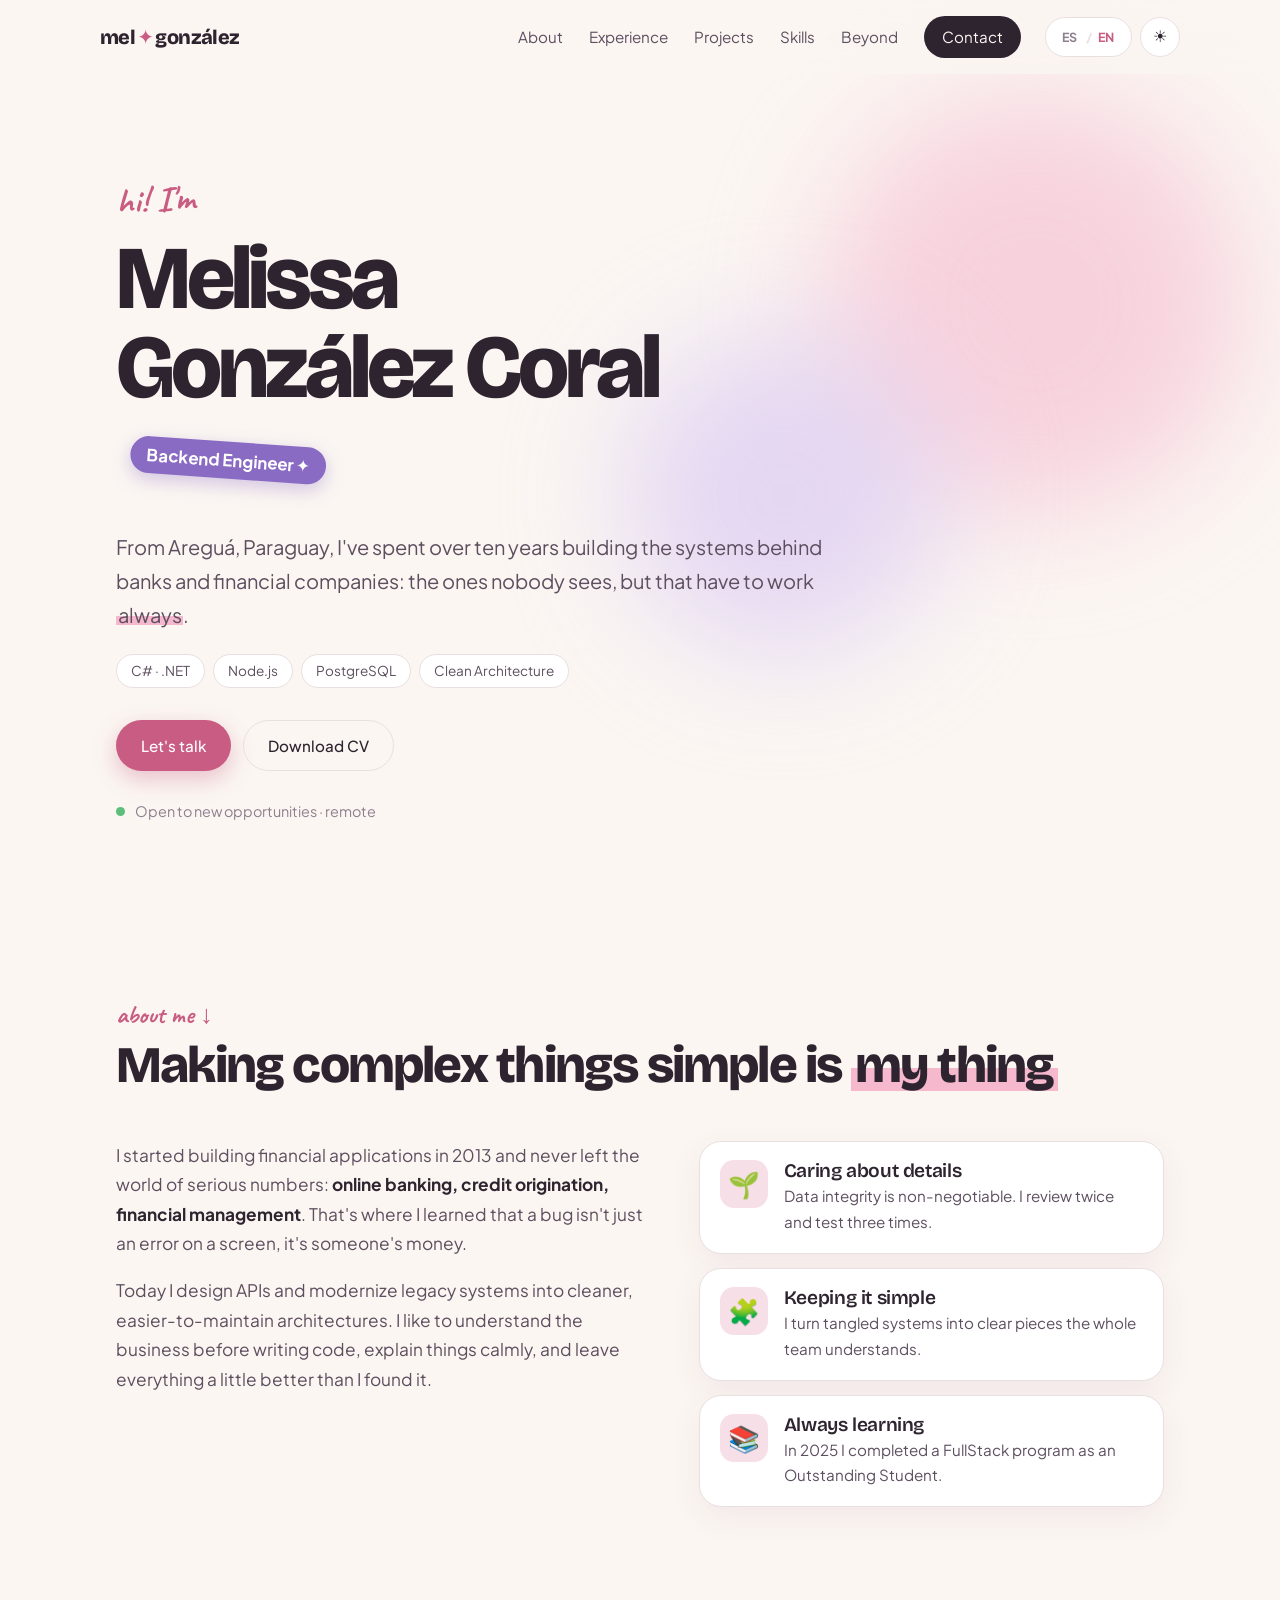
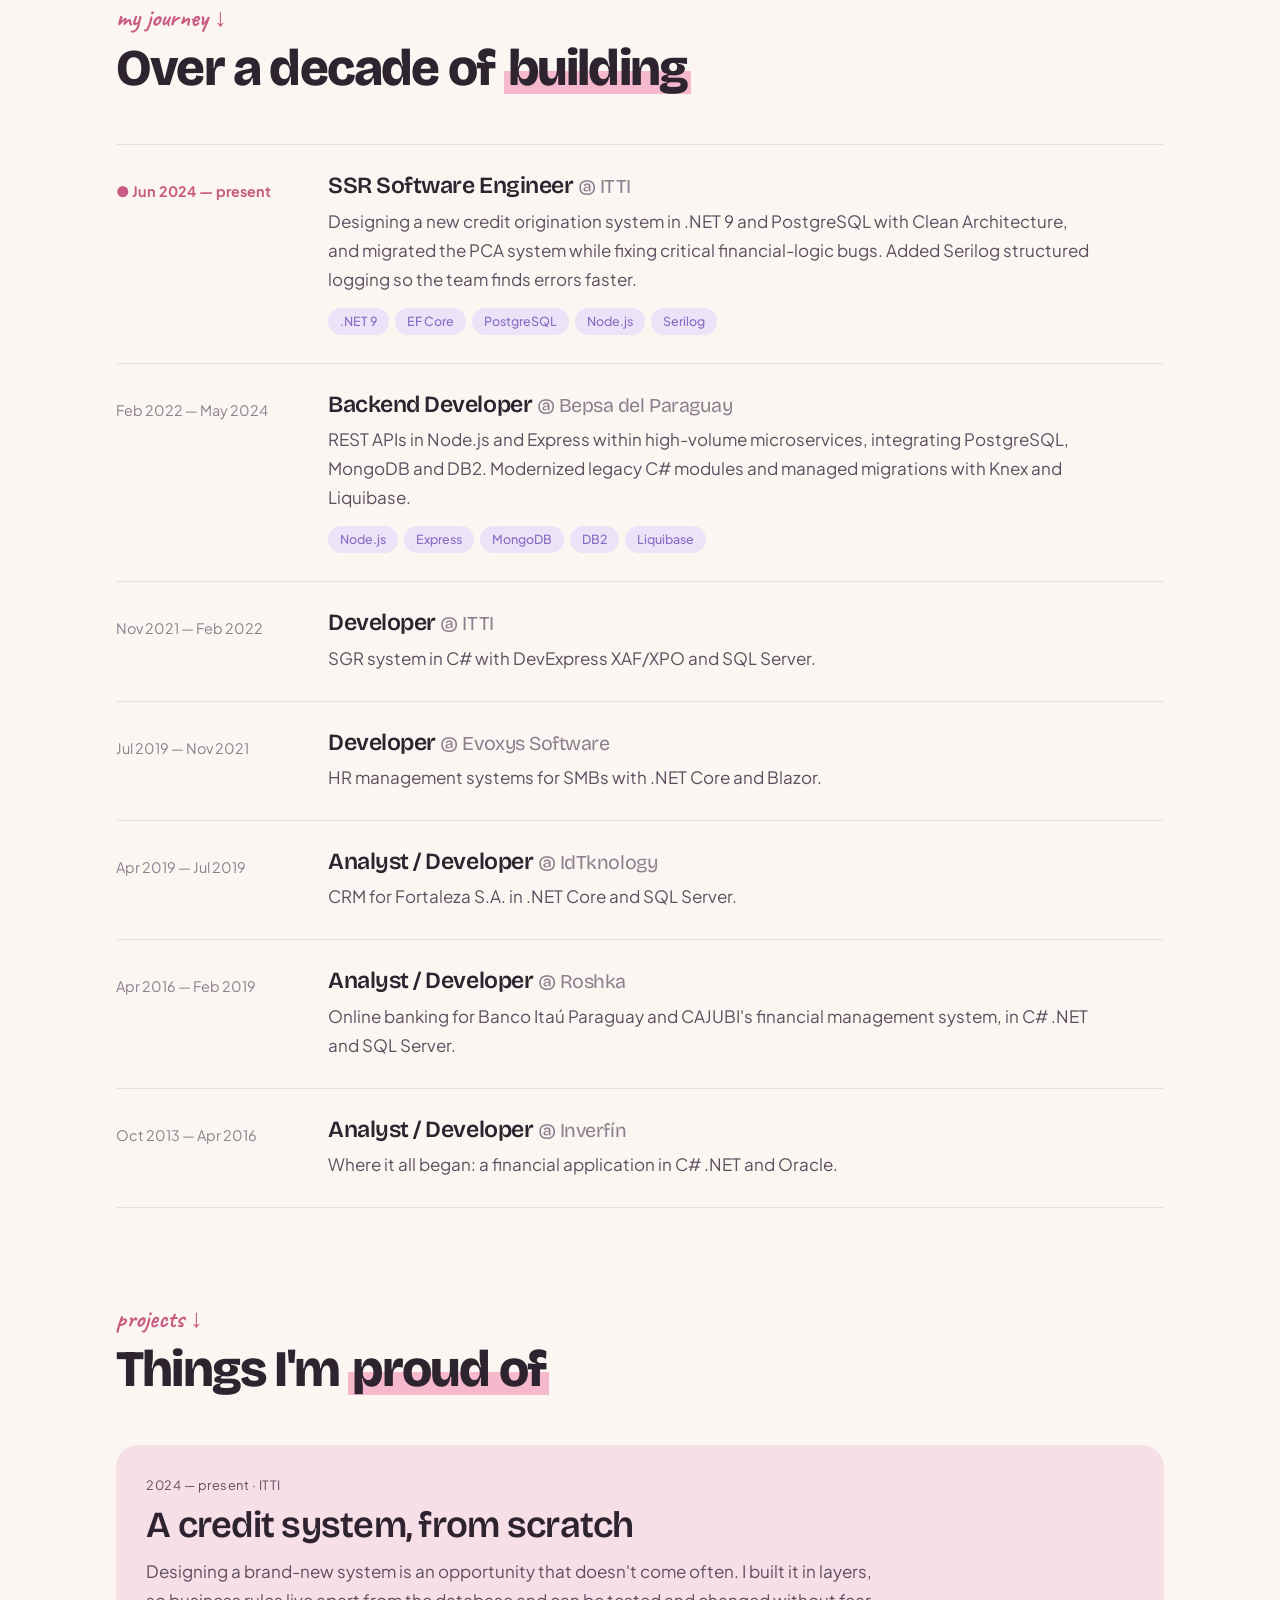
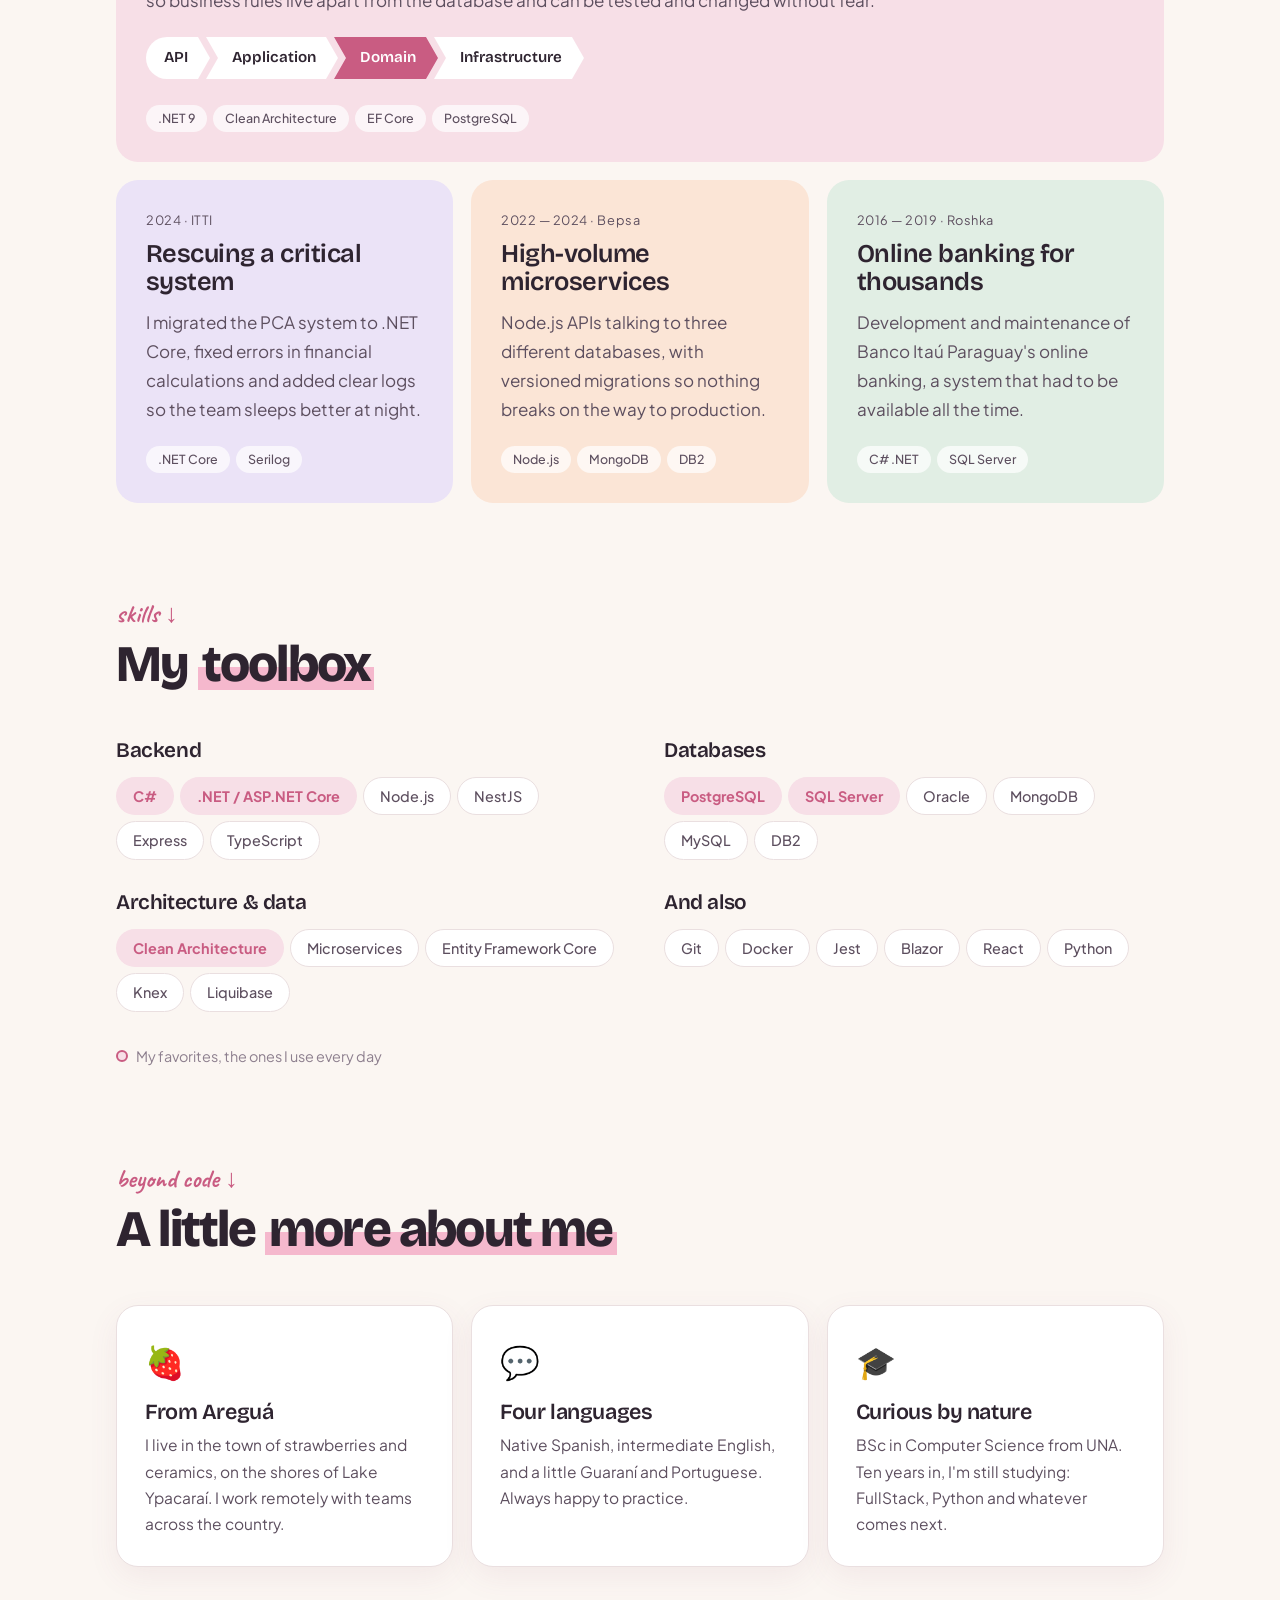
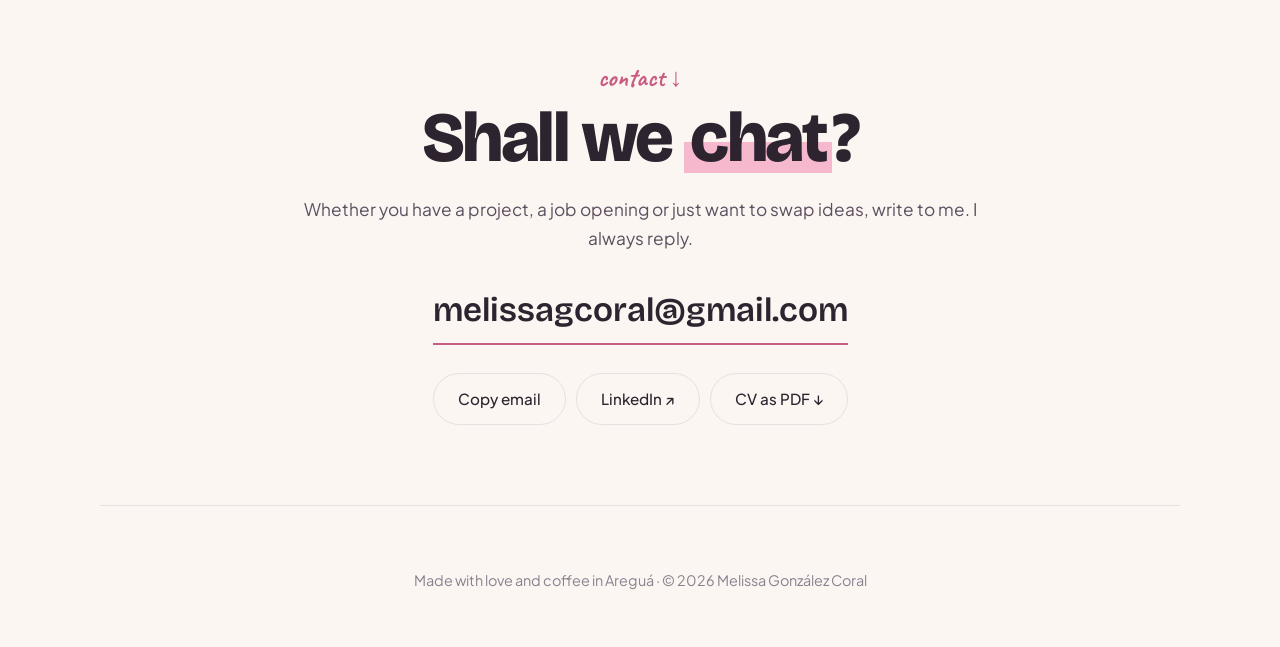
==== v2/index.html @ dd64c3f0 "Portfolio de Melissa González Coral Versión principal (coral y ciruela) con selector ES/EN, más las " ====
<!doctype html>
<html lang="es">
<head>
  <meta charset="utf-8" />
  <meta name="viewport" content="width=device-width, initial-scale=1" />
  <title>Melissa González Coral · Backend Engineer</title>
  <meta name="description" content="Backend Engineer en Paraguay. +10 años construyendo sistemas para banca y finanzas con .NET, Node.js y PostgreSQL." />
  <meta property="og:title" content="Melissa González Coral · Backend Engineer" />
  <meta property="og:description" content="+10 años construyendo sistemas confiables para banca y finanzas." />
  <link rel="icon" href="data:image/svg+xml,<svg xmlns='http://www.w3.org/2000/svg' viewBox='0 0 32 32'><rect width='32' height='32' rx='10' fill='%23c95c82'/><text x='16' y='23' text-anchor='middle' font-family='Arial' font-weight='800' font-size='18' fill='white'>m</text></svg>" />
  <link rel="preconnect" href="https://fonts.googleapis.com" />
  <link rel="preconnect" href="https://fonts.gstatic.com" crossorigin />
  <link href="https://fonts.googleapis.com/css2?family=Bricolage+Grotesque:opsz,wght@12..96,400;12..96,600;12..96,800&family=Plus+Jakarta+Sans:wght@400;500;700&family=Caveat:wght@500;700&display=swap" rel="stylesheet" />
  <link rel="stylesheet" href="styles.css" />
  <script>
    try { const t = localStorage.getItem("theme"); if (t) document.documentElement.dataset.theme = t; } catch (e) {}
  </script>
</head>
<body>
  <a class="skip" href="#main" data-i18n="skip">Saltar al contenido</a>

  <header class="nav">
    <a class="nav__brand" href="#top">mel<span>✦</span>gonzález</a>
    <nav id="nav-links" class="nav__links">
      <a href="#sobre-mi" data-i18n="nav.about">Sobre mí</a>
      <a href="#experiencia" data-i18n="nav.exp">Experiencia</a>
      <a href="#proyectos" data-i18n="nav.proj">Proyectos</a>
      <a href="#habilidades" data-i18n="nav.skills">Habilidades</a>
      <a href="#mas-alla" data-i18n="nav.beyond">Más allá</a>
      <a href="#contacto" class="nav__cta" data-i18n="nav.contact">Contacto</a>
    </nav>
    <div class="nav__actions">
      <button class="lang" aria-label="Switch to English" title="Español / English">
        <span data-l="es">ES</span><span data-l="en">EN</span>
      </button>
      <button class="theme" aria-label="Cambiar tema claro u oscuro" title="Cambiar tema">
        <span class="theme__sun">☀︎</span><span class="theme__moon">☾</span>
      </button>
      <button class="nav__toggle" aria-expanded="false" aria-controls="nav-links" aria-label="Abrir menú">
        <span></span><span></span>
      </button>
    </div>
  </header>

  <main id="main">
    <!-- HERO -->
    <section id="top" class="hero">
      <div class="blob blob--1" aria-hidden="true"></div>
      <div class="blob blob--2" aria-hidden="true"></div>
      <div class="hero__inner">
        <p class="hand hero__hello" data-i18n="hero.hello">¡hola! soy</p>
        <h1 class="hero__name">
          Melissa<br />González Coral
          <span class="sticker" data-i18n="hero.sticker">Backend Engineer ✦</span>
        </h1>
        <p class="hero__lead" data-i18n="hero.lead">
          Desde Areguá, Paraguay, construyo hace más de diez años los sistemas que están detrás de
          bancos y financieras: esos que nadie ve, pero que tienen que funcionar <mark>siempre</mark>.
        </p>
        <p class="hero__tags">
          <span>C# · .NET</span><span>Node.js</span><span>PostgreSQL</span><span>Clean Architecture</span>
        </p>
        <div class="hero__cta">
          <a class="btn btn--primary" href="#contacto" data-i18n="hero.cta">Hablemos</a>
          <a class="btn btn--ghost" href="../assets/MelissaGonzalez_CV.pdf" download data-i18n="hero.cv">Descargar CV</a>
        </div>
        <p class="hero__status"><span class="pulse" aria-hidden="true"></span> <span data-i18n="hero.status">Abierta a nuevas oportunidades · remoto</span></p>
      </div>
    </section>

    <!-- ABOUT -->
    <section id="sobre-mi" class="section">
      <div class="section__head">
        <p class="hand kicker" data-i18n="about.kicker">sobre mí ↓</p>
        <h2 data-i18n="about.title">Ordenar lo complejo es <mark>lo mío</mark></h2>
      </div>
      <div class="about">
        <div class="about__text">
          <p data-i18n="about.p1">
            Empecé programando aplicaciones financieras en 2013 y desde entonces no me fui del
            mundo de los números serios: <strong>homebanking, originación de crédito, gestión financiera</strong>.
            Ahí aprendí que un bug no es solo un error en pantalla, es el dinero de alguien.
          </p>
          <p data-i18n="about.p2">
            Hoy diseño APIs y modernizo sistemas legacy hacia arquitecturas más limpias y fáciles
            de mantener. Me gusta entender el negocio antes de escribir código, explicar las
            cosas con calma y dejar todo un poquito mejor de como lo encontré.
          </p>
        </div>
        <ul class="values">
          <li>
            <span class="values__icon" aria-hidden="true">🌱</span>
            <h3 data-i18n="v1.t">Cuidar los detalles</h3>
            <p data-i18n="v1.p">La integridad de los datos no se negocia. Reviso dos veces y pruebo tres.</p>
          </li>
          <li>
            <span class="values__icon" aria-hidden="true">🧩</span>
            <h3 data-i18n="v2.t">Simplificar</h3>
            <p data-i18n="v2.p">Transformo sistemas enredados en piezas claras que el equipo entiende.</p>
          </li>
          <li>
            <span class="values__icon" aria-hidden="true">📚</span>
            <h3 data-i18n="v3.t">Aprender siempre</h3>
            <p data-i18n="v3.p">En 2025 terminé un Diplomado FullStack como Estudiante Destacada.</p>
          </li>
        </ul>
      </div>
    </section>

    <!-- EXPERIENCE -->
    <section id="experiencia" class="section">
      <div class="section__head">
        <p class="hand kicker" data-i18n="exp.kicker">mi recorrido ↓</p>
        <h2 data-i18n="exp.title">Más de una década <mark>construyendo</mark></h2>
      </div>
      <ol class="timeline">
        <li class="job job--current">
          <div class="job__when" data-i18n="j1.when">Jun 2024 — hoy</div>
          <div class="job__body">
            <h3><span data-i18n="j1.role">SSR Software Engineer</span> <span class="job__at">@ ITTI</span></h3>
            <p data-i18n="j1.p">Diseño un nuevo sistema de originación de crédito en .NET 9 y PostgreSQL con Clean Architecture, y migré el sistema PCA corrigiendo bugs críticos de lógica financiera. Sumé logging con Serilog para que el equipo encuentre errores más rápido.</p>
            <ul class="chips"><li>.NET 9</li><li>EF Core</li><li>PostgreSQL</li><li>Node.js</li><li>Serilog</li></ul>
          </div>
        </li>
        <li class="job">
          <div class="job__when">Feb 2022 — May 2024</div>
          <div class="job__body">
            <h3><span data-i18n="j2.role">Desarrolladora Backend</span> <span class="job__at">@ Bepsa del Paraguay</span></h3>
            <p data-i18n="j2.p">APIs REST en Node.js y Express dentro de microservicios de alto volumen, integrando PostgreSQL, MongoDB y DB2. Modernización de módulos legacy en C# y migraciones con Knex y Liquibase.</p>
            <ul class="chips"><li>Node.js</li><li>Express</li><li>MongoDB</li><li>DB2</li><li>Liquibase</li></ul>
          </div>
        </li>
        <li class="job">
          <div class="job__when">Nov 2021 — Feb 2022</div>
          <div class="job__body">
            <h3><span data-i18n="j3.role">Desarrolladora</span> <span class="job__at">@ ITTI</span></h3>
            <p data-i18n="j3.p">Sistema SGR en C# con DevExpress XAF/XPO y SQL Server.</p>
          </div>
        </li>
        <li class="job">
          <div class="job__when">Jul 2019 — Nov 2021</div>
          <div class="job__body">
            <h3><span data-i18n="j4.role">Desarrolladora</span> <span class="job__at">@ Evoxys Software</span></h3>
            <p data-i18n="j4.p">Sistemas de gestión de RR.HH. para PyMEs con .NET Core y Blazor.</p>
          </div>
        </li>
        <li class="job">
          <div class="job__when" data-i18n="j5.when">Abr 2019 — Jul 2019</div>
          <div class="job__body">
            <h3><span data-i18n="j5.role">Analista / Desarrolladora</span> <span class="job__at">@ IdTknology</span></h3>
            <p data-i18n="j5.p">CRM para Fortaleza S.A. en .NET Core y SQL Server.</p>
          </div>
        </li>
        <li class="job">
          <div class="job__when" data-i18n="j6.when">Abr 2016 — Feb 2019</div>
          <div class="job__body">
            <h3><span data-i18n="j6.role">Analista / Desarrolladora</span> <span class="job__at">@ Roshka</span></h3>
            <p data-i18n="j6.p">Homebanking de Banco Itaú Paraguay y sistema de gestión financiera de CAJUBI, en C# .NET y SQL Server.</p>
          </div>
        </li>
        <li class="job">
          <div class="job__when" data-i18n="j7.when">Oct 2013 — Abr 2016</div>
          <div class="job__body">
            <h3><span data-i18n="j7.role">Analista / Desarrolladora</span> <span class="job__at">@ Inverfín</span></h3>
            <p data-i18n="j7.p">Donde empezó todo: una aplicación financiera en C# .NET y Oracle.</p>
          </div>
        </li>
      </ol>
    </section>

    <!-- PROJECTS -->
    <section id="proyectos" class="section">
      <div class="section__head">
        <p class="hand kicker" data-i18n="proj.kicker">proyectos ↓</p>
        <h2 data-i18n="proj.title">Cosas de las que estoy <mark>orgullosa</mark></h2>
      </div>
      <div class="projects">
        <article class="project project--rose project--wide">
          <p class="project__tag" data-i18n="p1.tag">2024 — hoy · ITTI</p>
          <h3 data-i18n="p1.t">Un sistema de crédito, desde cero</h3>
          <p data-i18n="p1.p">
            Diseñar un sistema nuevo es una oportunidad que no llega seguido. Lo armé por capas,
            para que las reglas del negocio vivan separadas de la base de datos y se puedan
            probar y cambiar sin miedo.
          </p>
          <div class="layers" aria-label="Capas de la arquitectura">
            <span>API</span><span data-i18n="l.app">Aplicación</span><span data-i18n="l.dom">Dominio</span><span data-i18n="l.inf">Infraestructura</span>
          </div>
          <ul class="chips"><li>.NET 9</li><li>Clean Architecture</li><li>EF Core</li><li>PostgreSQL</li></ul>
        </article>
        <article class="project project--lilac">
          <p class="project__tag">2024 · ITTI</p>
          <h3 data-i18n="p2.t">Rescatar un sistema crítico</h3>
          <p data-i18n="p2.p">Migré el sistema PCA a .NET Core, corregí errores en cálculos financieros y sumé logs claros para que el equipo duerma más tranquilo.</p>
          <ul class="chips"><li>.NET Core</li><li>Serilog</li></ul>
        </article>
        <article class="project project--peach">
          <p class="project__tag">2022 — 2024 · Bepsa</p>
          <h3 data-i18n="p3.t">Microservicios de alto volumen</h3>
          <p data-i18n="p3.p">APIs en Node.js que conversan con tres bases de datos distintas, con migraciones versionadas para que nada se rompa al pasar a producción.</p>
          <ul class="chips"><li>Node.js</li><li>MongoDB</li><li>DB2</li></ul>
        </article>
        <article class="project project--sage">
          <p class="project__tag">2016 — 2019 · Roshka</p>
          <h3 data-i18n="p4.t">El homebanking de miles de personas</h3>
          <p data-i18n="p4.p">Desarrollo y mantenimiento del homebanking de Banco Itaú Paraguay, un sistema que tenía que estar disponible todo el tiempo.</p>
          <ul class="chips"><li>C# .NET</li><li>SQL Server</li></ul>
        </article>
      </div>
    </section>

    <!-- SKILLS -->
    <section id="habilidades" class="section">
      <div class="section__head">
        <p class="hand kicker" data-i18n="sk.kicker">habilidades ↓</p>
        <h2 data-i18n="sk.title">Mi caja de <mark>herramientas</mark></h2>
      </div>
      <div class="skills">
        <div class="skills__group">
          <h3>Backend</h3>
          <ul class="chips chips--lg"><li class="fav">C#</li><li class="fav">.NET / ASP.NET Core</li><li>Node.js</li><li>NestJS</li><li>Express</li><li>TypeScript</li></ul>
        </div>
        <div class="skills__group">
          <h3 data-i18n="sk.db">Bases de datos</h3>
          <ul class="chips chips--lg"><li class="fav">PostgreSQL</li><li class="fav">SQL Server</li><li>Oracle</li><li>MongoDB</li><li>MySQL</li><li>DB2</li></ul>
        </div>
        <div class="skills__group">
          <h3 data-i18n="sk.arch">Arquitectura y datos</h3>
          <ul class="chips chips--lg"><li class="fav">Clean Architecture</li><li data-i18n="sk.micro">Microservicios</li><li>Entity Framework Core</li><li>Knex</li><li>Liquibase</li></ul>
        </div>
        <div class="skills__group">
          <h3 data-i18n="sk.more">Y también</h3>
          <ul class="chips chips--lg"><li>Git</li><li>Docker</li><li>Jest</li><li>Blazor</li><li>React</li><li>Python</li></ul>
        </div>
      </div>
      <p class="skills__note"><span class="fav-dot"></span> <span data-i18n="sk.note">Mis favoritas, las que uso todos los días</span></p>
    </section>

    <!-- BEYOND CODE -->
    <section id="mas-alla" class="section">
      <div class="section__head">
        <p class="hand kicker" data-i18n="b.kicker">más allá del código ↓</p>
        <h2 data-i18n="b.title">Un poquito <mark>más de mí</mark></h2>
      </div>
      <div class="beyond">
        <div class="beyond__card">
          <span class="beyond__emoji" aria-hidden="true">🍓</span>
          <h3 data-i18n="b1.t">Desde Areguá</h3>
          <p data-i18n="b1.p">Vivo en la ciudad de las frutillas y la cerámica, a orillas del lago Ypacaraí. Trabajo en remoto con equipos de todo el país.</p>
        </div>
        <div class="beyond__card">
          <span class="beyond__emoji" aria-hidden="true">💬</span>
          <h3 data-i18n="b2.t">Cuatro idiomas</h3>
          <p data-i18n="b2.p">Español nativo, inglés intermedio, y un poquito de guaraní y portugués. Siempre lista para practicar.</p>
        </div>
        <div class="beyond__card">
          <span class="beyond__emoji" aria-hidden="true">🎓</span>
          <h3 data-i18n="b3.t">Curiosa por naturaleza</h3>
          <p data-i18n="b3.p">Licenciada en Ciencias Informáticas por la UNA. Después de diez años sigo estudiando: FullStack, Python y lo que venga.</p>
        </div>
        <!-- Agrega aquí tus hobbies: lectura, mascotas, música, viajes... (y su traducción en script.js) -->
      </div>
    </section>

    <!-- CONTACT -->
    <section id="contacto" class="section contact">
      <p class="hand kicker" data-i18n="c.kicker">contacto ↓</p>
      <h2 data-i18n="c.title">¿Charlamos <mark>un ratito</mark>?</h2>
      <p class="contact__lead" data-i18n="c.lead">Si tenés un proyecto, una vacante o simplemente querés intercambiar ideas, escribime. Respondo siempre.</p>
      <a class="contact__mail" href="mailto:melissagcoral@gmail.com">melissagcoral@gmail.com</a>
      <div class="contact__links">
        <button class="btn btn--ghost copy" data-copy="melissagcoral@gmail.com" data-i18n="c.copy">Copiar email</button>
        <a class="btn btn--ghost" href="https://www.linkedin.com/in/melissagcoral" target="_blank" rel="noopener">LinkedIn ↗</a>
        <a class="btn btn--ghost" href="../assets/MelissaGonzalez_CV.pdf" download data-i18n="c.cv">CV en PDF ↓</a>
        <!-- <a class="btn btn--ghost" href="https://github.com/TU_USUARIO" target="_blank" rel="noopener">GitHub ↗</a> -->
      </div>
    </section>
  </main>

  <footer class="footer">
    <p><span data-i18n="footer">Hecho con cariño y café desde Areguá</span> · © <span id="year"></span> Melissa González Coral</p>
  </footer>

  <script src="script.js"></script>
</body>
</html>
---- v2/styles.css ----
:root {
  --bg: #fbf6f2;
  --bg-2: #ffffff;
  --ink: #2e2430;
  --ink-2: #5d4f5f;
  --muted: #8d7f8e;
  --line: #eadfe0;
  --rose: #c95c82;
  --rose-soft: #f7dfe7;
  --lilac: #8a6bc4;
  --lilac-soft: #ebe3f7;
  --peach-soft: #fbe5d6;
  --sage-soft: #e1eee4;
  --blob-1: #f6c6d6;
  --blob-2: #dccdf3;
  --shadow: 0 10px 30px rgba(140, 80, 110, .08);
  --display: "Bricolage Grotesque", system-ui, sans-serif;
  --sans: "Plus Jakarta Sans", system-ui, -apple-system, "Segoe UI", sans-serif;
  --hand: "Caveat", "Segoe Print", cursive;
  --mark: #f5b8cd;
  --max: 1080px;
  --radius: 22px;
}

:root[data-theme="dark"] {
  --bg: #1b1520;
  --bg-2: #251d2b;
  --ink: #f5eaf0;
  --ink-2: #d6c6d2;
  --muted: #a493a3;
  --line: #3a2e40;
  --rose: #f08aae;
  --rose-soft: #3d2533;
  --lilac: #b79cf0;
  --lilac-soft: #30284a;
  --peach-soft: #3d2c25;
  --sage-soft: #233328;
  --blob-1: #5a2a42;
  --blob-2: #3b2c63;
  --shadow: 0 10px 30px rgba(0, 0, 0, .3);
  --mark: #6b2f4a;
}

* { box-sizing: border-box; }
html { scroll-behavior: smooth; scroll-padding-top: 80px; overflow-x: hidden; overflow-x: clip; }
body {
  margin: 0; background: var(--bg); color: var(--ink);
  font-family: var(--sans); font-size: 17px; line-height: 1.7;
  -webkit-font-smoothing: antialiased; overflow-x: hidden; overflow-x: clip;
  transition: background .3s, color .3s;
}
a { color: var(--rose); }
strong { font-weight: 700; color: var(--ink); }
h1, h2, h3 { font-family: var(--display); font-weight: 600; line-height: 1.1; margin: 0; letter-spacing: -.02em; }
mark {
  background: linear-gradient(transparent 55%, var(--mark) 55%, var(--mark) 92%, transparent 92%);
  color: inherit; padding: 0 .08em; border-radius: 2px;
}
.hand { font-family: var(--hand); color: var(--rose); font-weight: 700; }
:focus-visible { outline: 2px solid var(--rose); outline-offset: 3px; border-radius: 8px; }

.skip { position: absolute; left: -999px; top: 8px; z-index: 100; background: var(--rose); color: #fff; padding: 8px 14px; border-radius: 999px; }
.skip:focus { left: 8px; }

/* NAV */
.nav {
  position: sticky; top: 0; z-index: 50;
  display: flex; align-items: center; gap: 24px;
  padding: 16px max(16px, calc((100% - var(--max)) / 2));
  background: color-mix(in srgb, var(--bg) 82%, transparent);
  backdrop-filter: blur(12px);
}
.nav__brand { font-family: var(--display); font-weight: 800; font-size: 1.25rem; letter-spacing: -.03em; color: var(--ink); text-decoration: none; margin-right: auto; white-space: nowrap; }
@media (max-width: 400px) { .nav { gap: 12px; } .nav__brand { font-size: 1.1rem; } .nav__actions { gap: 6px; } }
.nav__brand span { color: var(--rose); margin: 0 2px; display: inline-block; transition: transform .4s; }
.nav__brand:hover span { transform: rotate(180deg); }
.lang {
  height: 40px; border-radius: 999px; border: 1px solid var(--line); background: var(--bg-2);
  color: var(--muted); cursor: pointer; font: 700 .78rem var(--sans); padding: 0 12px; letter-spacing: .04em;
}
.lang span { padding: 2px 4px; border-radius: 999px; }
.lang span + span::before { content: "/"; color: var(--line); margin-right: 6px; }
html[lang="es"] .lang [data-l="es"], html[lang="en"] .lang [data-l="en"] { color: var(--rose); }
.nav__links { display: flex; align-items: center; gap: 26px; font-size: .95rem; }
.nav__links a { color: var(--ink-2); text-decoration: none; white-space: nowrap; position: relative; }
.nav__links a::after {
  content: ""; position: absolute; left: 0; right: 0; bottom: -4px; height: 2px;
  background: var(--rose); border-radius: 2px; transform: scaleX(0); transition: transform .25s;
}
.nav__links a:hover::after, .nav__links a.active::after { transform: scaleX(1); }
.nav__links a.active { color: var(--ink); }
.nav__links .nav__cta, .nav__links .nav__cta.active { background: var(--ink); color: var(--bg); padding: 8px 18px; border-radius: 999px; }
.nav__links .nav__cta::after { display: none; }
.nav__actions { display: flex; align-items: center; gap: 8px; }
.theme {
  width: 40px; height: 40px; border-radius: 50%; border: 1px solid var(--line);
  background: var(--bg-2); color: var(--ink); cursor: pointer; font-size: 1rem;
}
.theme__moon { display: none; }
:root[data-theme="dark"] .theme__sun { display: none; }
:root[data-theme="dark"] .theme__moon { display: inline; }
.nav__toggle { display: none; width: 40px; height: 40px; border: 0; background: none; cursor: pointer; padding: 10px 8px; }
.nav__toggle span { display: block; height: 2px; background: var(--ink); border-radius: 2px; margin: 6px 0; transition: .25s; }
.nav__toggle[aria-expanded="true"] span:first-child { transform: translateY(4px) rotate(45deg); }
.nav__toggle[aria-expanded="true"] span:last-child { transform: translateY(-4px) rotate(-45deg); }

main { max-width: var(--max); margin: 0 auto; padding: 0 16px; }

/* BUTTONS */
.btn {
  display: inline-flex; align-items: center; gap: 8px;
  font-family: var(--sans); font-size: .95rem; font-weight: 500;
  padding: 12px 24px; border-radius: 999px; text-decoration: none; cursor: pointer;
  border: 1.5px solid transparent; transition: transform .2s, background .2s, border-color .2s, color .2s;
}
.btn:hover { transform: translateY(-2px); }
.btn--primary { background: var(--rose); color: #fff; box-shadow: 0 8px 22px color-mix(in srgb, var(--rose) 35%, transparent); }
.btn--ghost { background: transparent; color: var(--ink); border-color: var(--line); }
.btn--ghost:hover { border-color: var(--rose); color: var(--rose); }

/* HERO */
.hero { position: relative; padding: 96px 0 80px; min-height: 78vh; display: flex; align-items: center; }
.hero__inner { position: relative; max-width: 760px; }
.blob { position: absolute; border-radius: 50%; filter: blur(60px); opacity: .75; z-index: -1; }
.blob--1 { width: 420px; height: 420px; background: var(--blob-1); right: -80px; top: 20px; animation: float 14s ease-in-out infinite; }
.blob--2 { width: 320px; height: 320px; background: var(--blob-2); right: 220px; top: 260px; animation: float 18s ease-in-out infinite reverse; }
@keyframes float { 50% { transform: translate(-30px, 30px) scale(1.06); } }
.hero__hello { font-size: clamp(1.7rem, 4vw, 2.2rem); margin: 0 0 4px; transform: rotate(-3deg); display: inline-block; }
.hero__name { position: relative; font-size: clamp(2.7rem, 8.5vw, 5.6rem); font-weight: 800; letter-spacing: -.045em; line-height: 1; margin-bottom: 28px; }
.sticker {
  display: inline-block; vertical-align: middle; margin-left: 14px; transform: rotate(4deg) translateY(-.2em);
  font: 700 clamp(.85rem, 1.8vw, 1.05rem) var(--sans); letter-spacing: 0;
  background: var(--lilac); color: #fff; padding: 8px 16px; border-radius: 999px;
  box-shadow: 0 6px 18px color-mix(in srgb, var(--lilac) 35%, transparent);
}
.hero__lead { font-size: clamp(1.05rem, 2.2vw, 1.25rem); color: var(--ink-2); max-width: 58ch; margin: 0 0 22px; }

.hero__tags { display: flex; flex-wrap: wrap; gap: 8px; margin: 0 0 32px; }
.hero__tags span {
  font-size: .85rem; padding: 4px 14px; border-radius: 999px;
  background: var(--bg-2); border: 1px solid var(--line); color: var(--ink-2);
}
.hero__cta { display: flex; flex-wrap: wrap; gap: 12px; }
.hero__status { margin: 28px 0 0; font-size: .9rem; color: var(--muted); display: flex; align-items: center; gap: 10px; }
.pulse { width: 9px; height: 9px; border-radius: 50%; background: #5bbf7a; box-shadow: 0 0 0 0 rgba(91, 191, 122, .6); animation: pulse 2s infinite; }
@keyframes pulse { 70% { box-shadow: 0 0 0 10px rgba(91, 191, 122, 0); } 100% { box-shadow: 0 0 0 0 rgba(91, 191, 122, 0); } }

/* SECTIONS */
.section { padding: 96px 0 0; }
.section__head { margin-bottom: 48px; }
.kicker { font-size: 1.6rem; margin: 0 0 6px; line-height: 1.2; }
.section h2 { font-size: clamp(2rem, 5vw, 3.2rem); font-weight: 800; letter-spacing: -.035em; }

/* ABOUT */
.about { display: grid; grid-template-columns: 1.15fr 1fr; gap: 48px; align-items: start; }
.about__text p { margin: 0 0 18px; color: var(--ink-2); font-size: 1.08rem; }
.values { list-style: none; margin: 0; padding: 0; display: grid; gap: 14px; }
.values li {
  display: grid; grid-template-columns: auto 1fr; column-gap: 16px;
  background: var(--bg-2); border: 1px solid var(--line); border-radius: var(--radius);
  padding: 18px 20px; box-shadow: var(--shadow);
}
.values__icon { grid-row: span 2; font-size: 1.6rem; width: 48px; height: 48px; display: grid; place-items: center; background: var(--rose-soft); border-radius: 14px; }
.values h3 { font-size: 1.2rem; }
.values p { margin: 2px 0 0; color: var(--ink-2); font-size: .95rem; }

/* TIMELINE */
.timeline { list-style: none; margin: 0; padding: 0; }
.job { display: grid; grid-template-columns: 180px 1fr; gap: 32px; padding: 28px 0; border-top: 1px solid var(--line); }
.job:last-child { border-bottom: 1px solid var(--line); }
.job__when { color: var(--muted); font-size: .9rem; padding-top: 6px; }
.job--current .job__when { color: var(--rose); font-weight: 700; }
.job--current .job__when::before { content: "● "; }
.job h3 { font-size: 1.45rem; margin-bottom: 8px; }
.job__at { color: var(--muted); font-weight: 400; font-size: .85em; }
.job p { margin: 0; color: var(--ink-2); max-width: 64ch; }

.chips { list-style: none; padding: 0; margin: 14px 0 0; display: flex; flex-wrap: wrap; gap: 6px; }
.chips li { font-size: .78rem; padding: 3px 12px; border-radius: 999px; background: var(--lilac-soft); color: var(--lilac); font-weight: 500; }
.chips--lg li { font-size: .9rem; padding: 6px 16px; background: var(--bg-2); color: var(--ink-2); border: 1px solid var(--line); }
.chips--lg li.fav { background: var(--rose-soft); color: var(--rose); border-color: transparent; font-weight: 700; }

/* PROJECTS */
.projects { display: grid; grid-template-columns: repeat(3, 1fr); gap: 18px; }
.project {
  border-radius: var(--radius); padding: 30px; display: flex; flex-direction: column;
  transition: transform .3s, box-shadow .3s;
}
.project:hover { transform: translateY(-4px) rotate(-.3deg); box-shadow: var(--shadow); }
.project--wide { grid-column: 1 / -1; }
.project--rose { background: var(--rose-soft); }
.project--lilac { background: var(--lilac-soft); }
.project--peach { background: var(--peach-soft); }
.project--sage { background: var(--sage-soft); }
.project__tag { font-size: .8rem; color: var(--ink-2); margin: 0 0 10px; letter-spacing: .04em; }
.project h3 { font-size: 1.6rem; margin-bottom: 12px; }
.project--wide h3 { font-size: clamp(1.7rem, 3.5vw, 2.3rem); }
.project p { margin: 0 0 8px; color: var(--ink-2); }
.project--wide > p { max-width: 62ch; }
.project .chips { margin-top: auto; padding-top: 14px; }
.project .chips li { background: color-mix(in srgb, var(--bg-2) 70%, transparent); color: var(--ink-2); }
.layers { display: flex; flex-wrap: wrap; gap: 0; margin: 14px 0 6px; }
.layers span {
  font-family: var(--display); font-weight: 600; font-size: .95rem;
  padding: 8px 22px 8px 26px; background: var(--bg-2); color: var(--ink);
  clip-path: polygon(0 0, calc(100% - 12px) 0, 100% 50%, calc(100% - 12px) 100%, 0 100%, 12px 50%);
  margin-right: -4px; margin-bottom: 6px;
}
.layers span:first-child { clip-path: polygon(0 0, calc(100% - 12px) 0, 100% 50%, calc(100% - 12px) 100%, 0 100%); border-radius: 999px 0 0 999px; padding-left: 18px; }
.layers span:nth-child(3) { background: var(--rose); color: #fff; }

/* SKILLS */
.skills { display: grid; grid-template-columns: repeat(2, 1fr); gap: 32px 48px; }
.skills h3 { font-size: 1.3rem; margin-bottom: 4px; }
.skills__note { margin: 32px 0 0; color: var(--muted); font-size: .9rem; display: flex; align-items: center; gap: 8px; }
.fav-dot { width: 12px; height: 12px; border-radius: 50%; background: var(--rose-soft); border: 2px solid var(--rose); }

/* BEYOND */
.beyond { display: grid; grid-template-columns: repeat(3, 1fr); gap: 18px; }
.beyond__card {
  background: var(--bg-2); border: 1px solid var(--line); border-radius: var(--radius);
  padding: 28px; box-shadow: var(--shadow); transition: transform .3s;
}
.beyond__card:hover { transform: translateY(-4px); }
.beyond__emoji { font-size: 2rem; display: block; margin-bottom: 12px; }
.beyond h3 { font-size: 1.35rem; margin-bottom: 8px; }
.beyond p { margin: 0; color: var(--ink-2); font-size: .97rem; }

/* CONTACT */
.contact { text-align: center; padding-bottom: 40px; }
.contact h2 { font-size: clamp(2.4rem, 7vw, 4.4rem); margin-bottom: 18px; }
.contact__lead { color: var(--ink-2); max-width: 52ch; margin: 0 auto 28px; font-size: 1.08rem; }
.contact__mail {
  display: inline-block; font-family: var(--display); font-weight: 600;
  font-size: clamp(1.25rem, 4.5vw, 2.1rem); color: var(--ink); text-decoration: none;
  border-bottom: 2px solid var(--rose); padding-bottom: 4px; margin-bottom: 28px;
  overflow-wrap: anywhere;
}
.contact__mail:hover { color: var(--rose); }
.contact__links { display: flex; flex-wrap: wrap; gap: 10px; justify-content: center; }

.footer { text-align: center; padding: 48px 16px 40px; color: var(--muted); font-size: .9rem; border-top: 1px solid var(--line); max-width: var(--max); margin: 40px auto 0; }

/* REVEAL */
.reveal { opacity: 0; transform: translateY(18px); transition: opacity .7s ease, transform .7s ease; }
.reveal.in { opacity: 1; transform: none; }

/* RESPONSIVE */
@media (max-width: 960px) {
  .nav__toggle { display: block; }
  .nav__links {
    position: absolute; top: 100%; left: 0; right: 0;
    flex-direction: column; align-items: flex-start; gap: 4px;
    padding: 12px 20px 22px; background: var(--bg); border-bottom: 1px solid var(--line);
    display: none;
  }
  .nav__links.open { display: flex; }
  .nav__links a { padding: 8px 0; font-size: 1.05rem; }
  .nav__links .nav__cta { margin-top: 8px; padding: 10px 22px; }
  .about { grid-template-columns: 1fr; }
  .projects { grid-template-columns: repeat(2, 1fr); }
  .beyond { grid-template-columns: 1fr 1fr; }
}
@media (max-width: 640px) {
  body { font-size: 16px; }
  .hero { padding: 56px 0 48px; min-height: auto; }
  .blob--1 { width: 260px; height: 260px; right: -100px; }
  .blob--2 { width: 200px; height: 200px; right: 40px; top: 300px; }
  .section { padding-top: 72px; }
  .job { grid-template-columns: 1fr; gap: 6px; }
  .job__when { padding-top: 0; }
  .projects, .skills, .beyond { grid-template-columns: 1fr; }
  .project { padding: 24px; }
}

@media (prefers-reduced-motion: reduce) {
  html { scroll-behavior: auto; }
  *, *::before, *::after { animation: none !important; transition: none !important; }
  .reveal { opacity: 1; transform: none; }
}
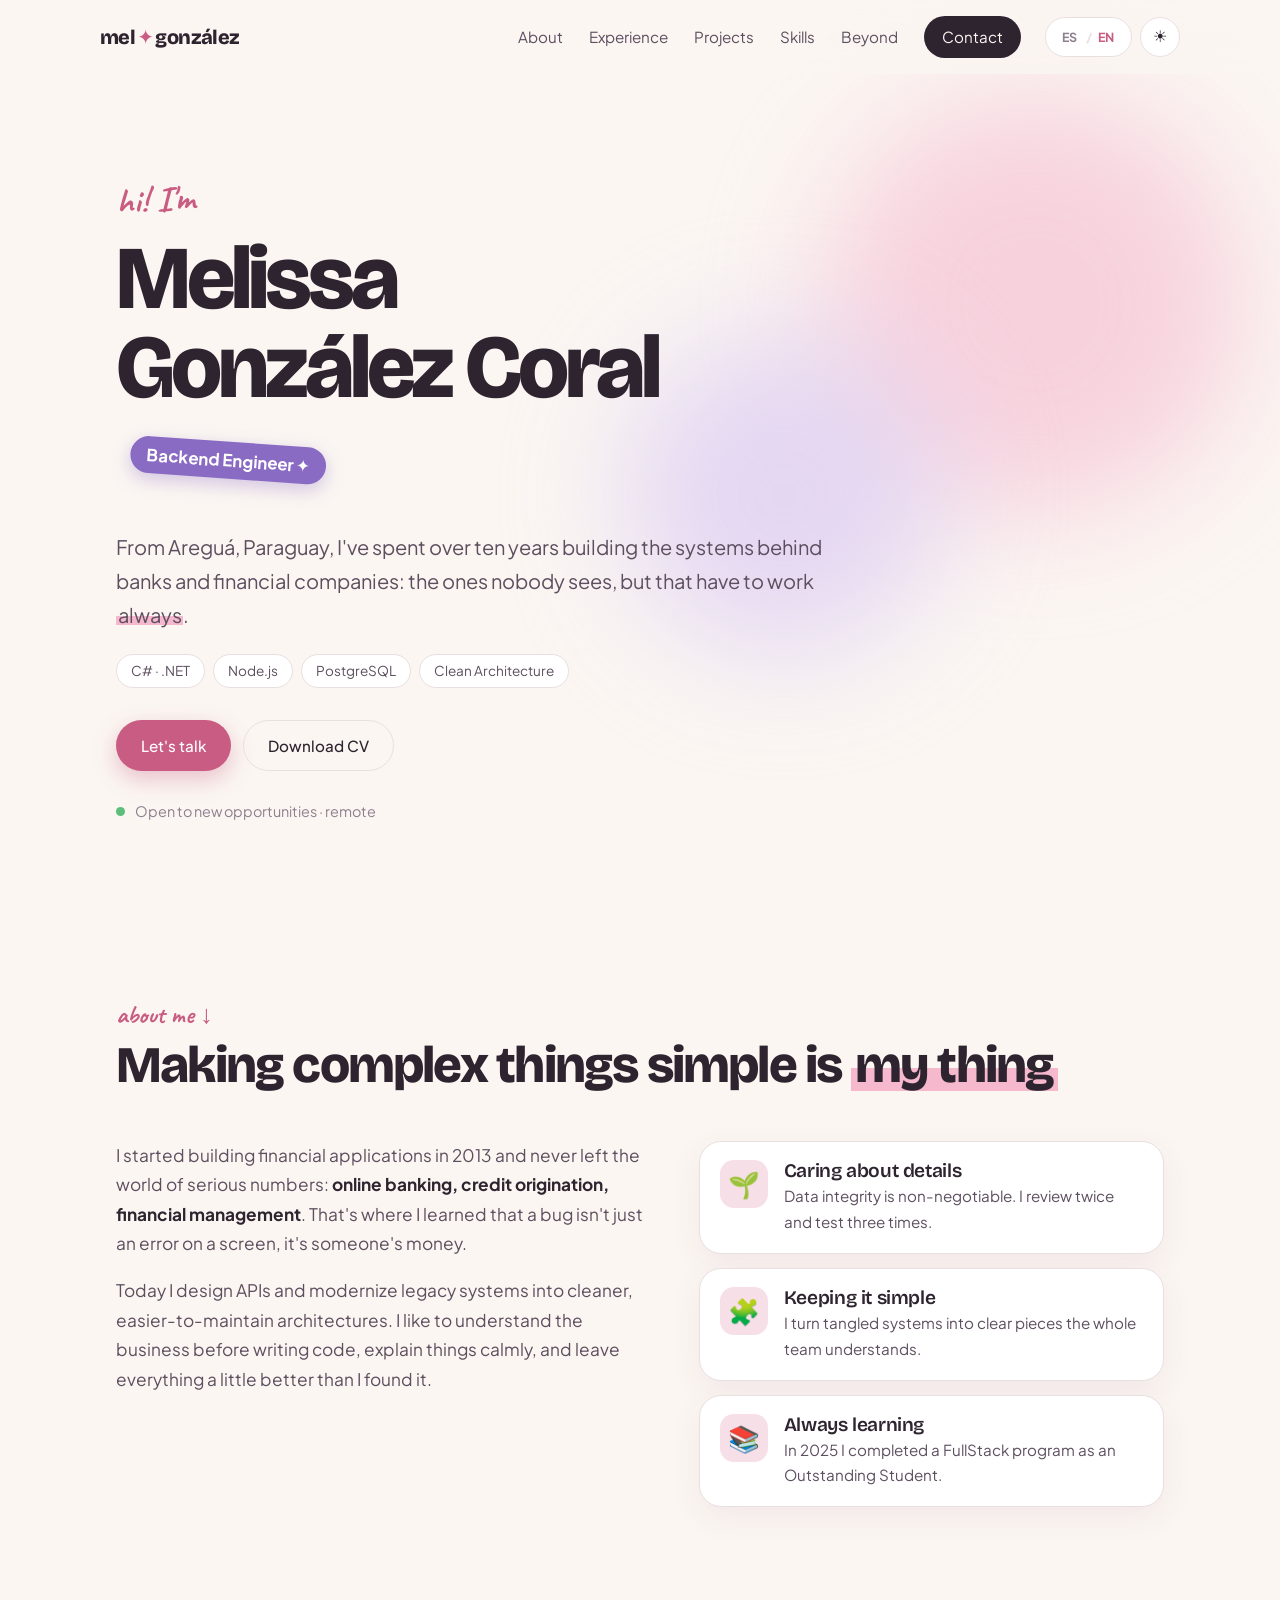
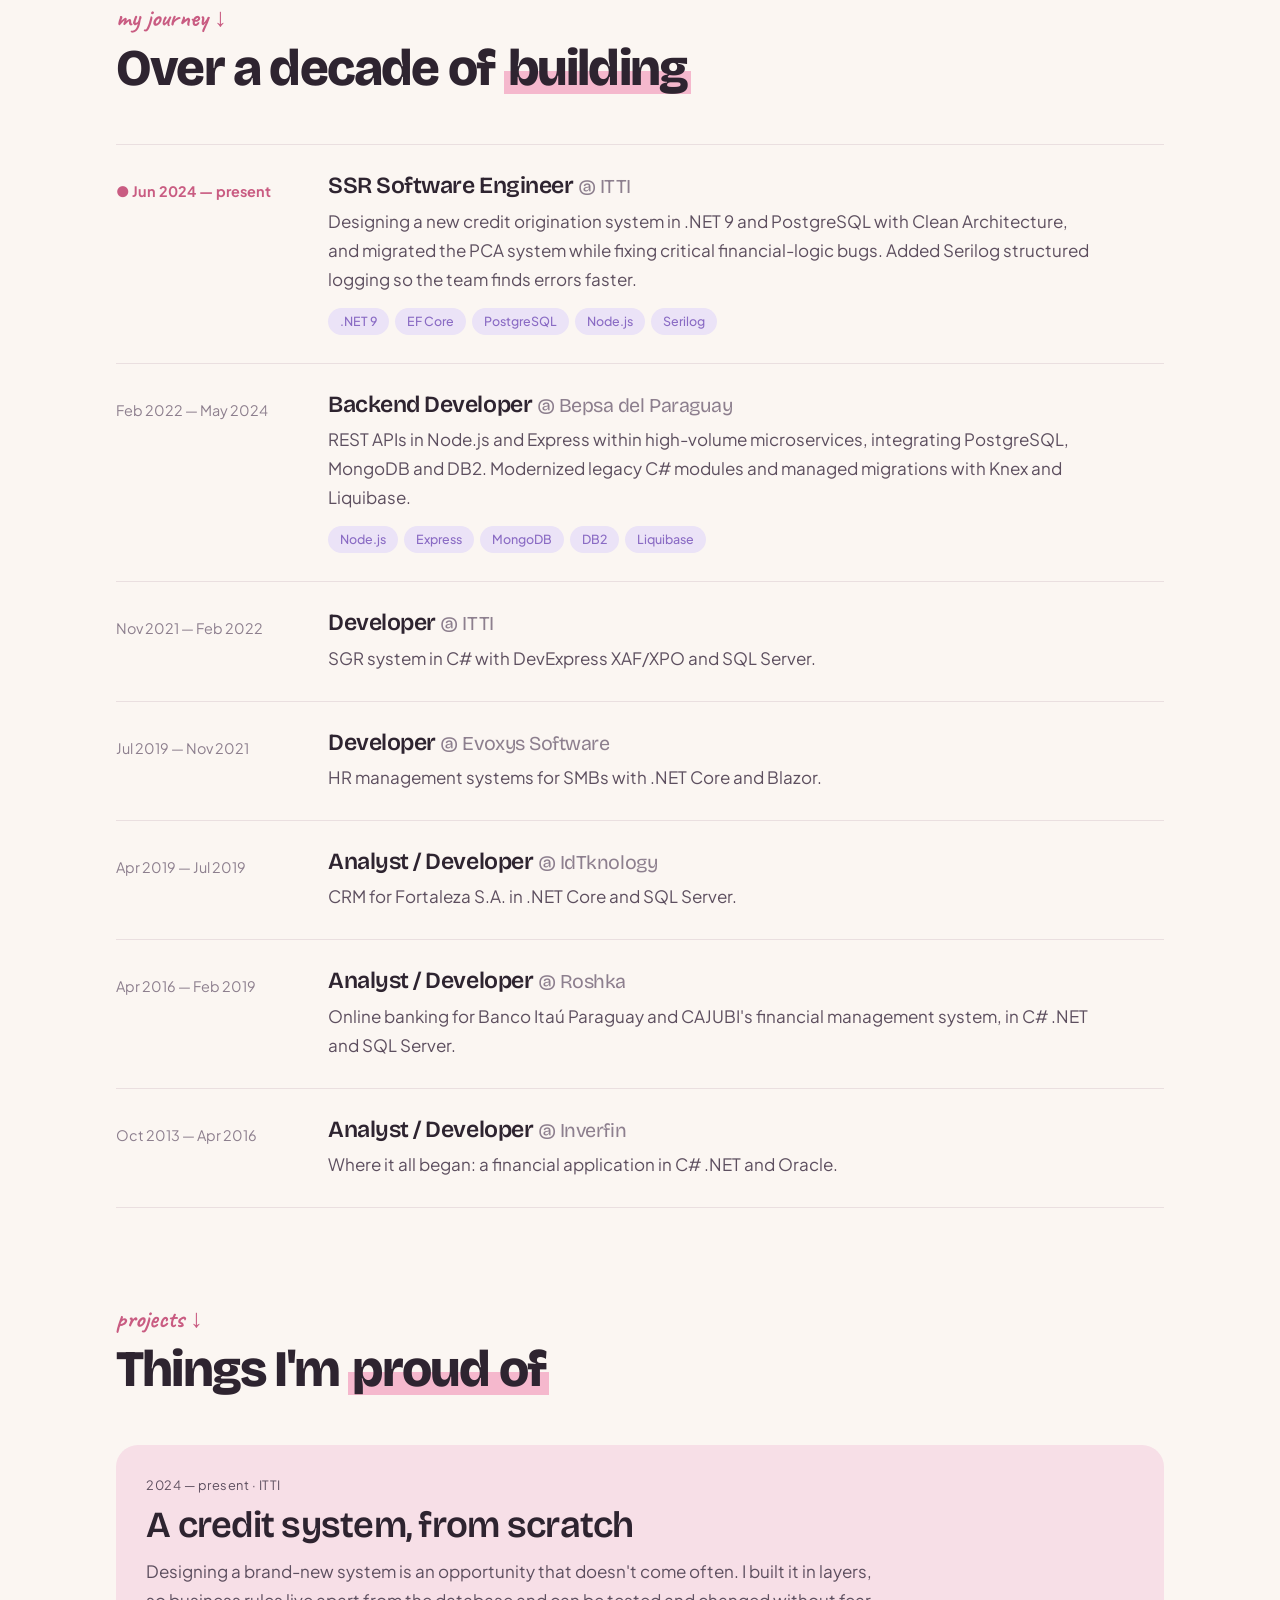
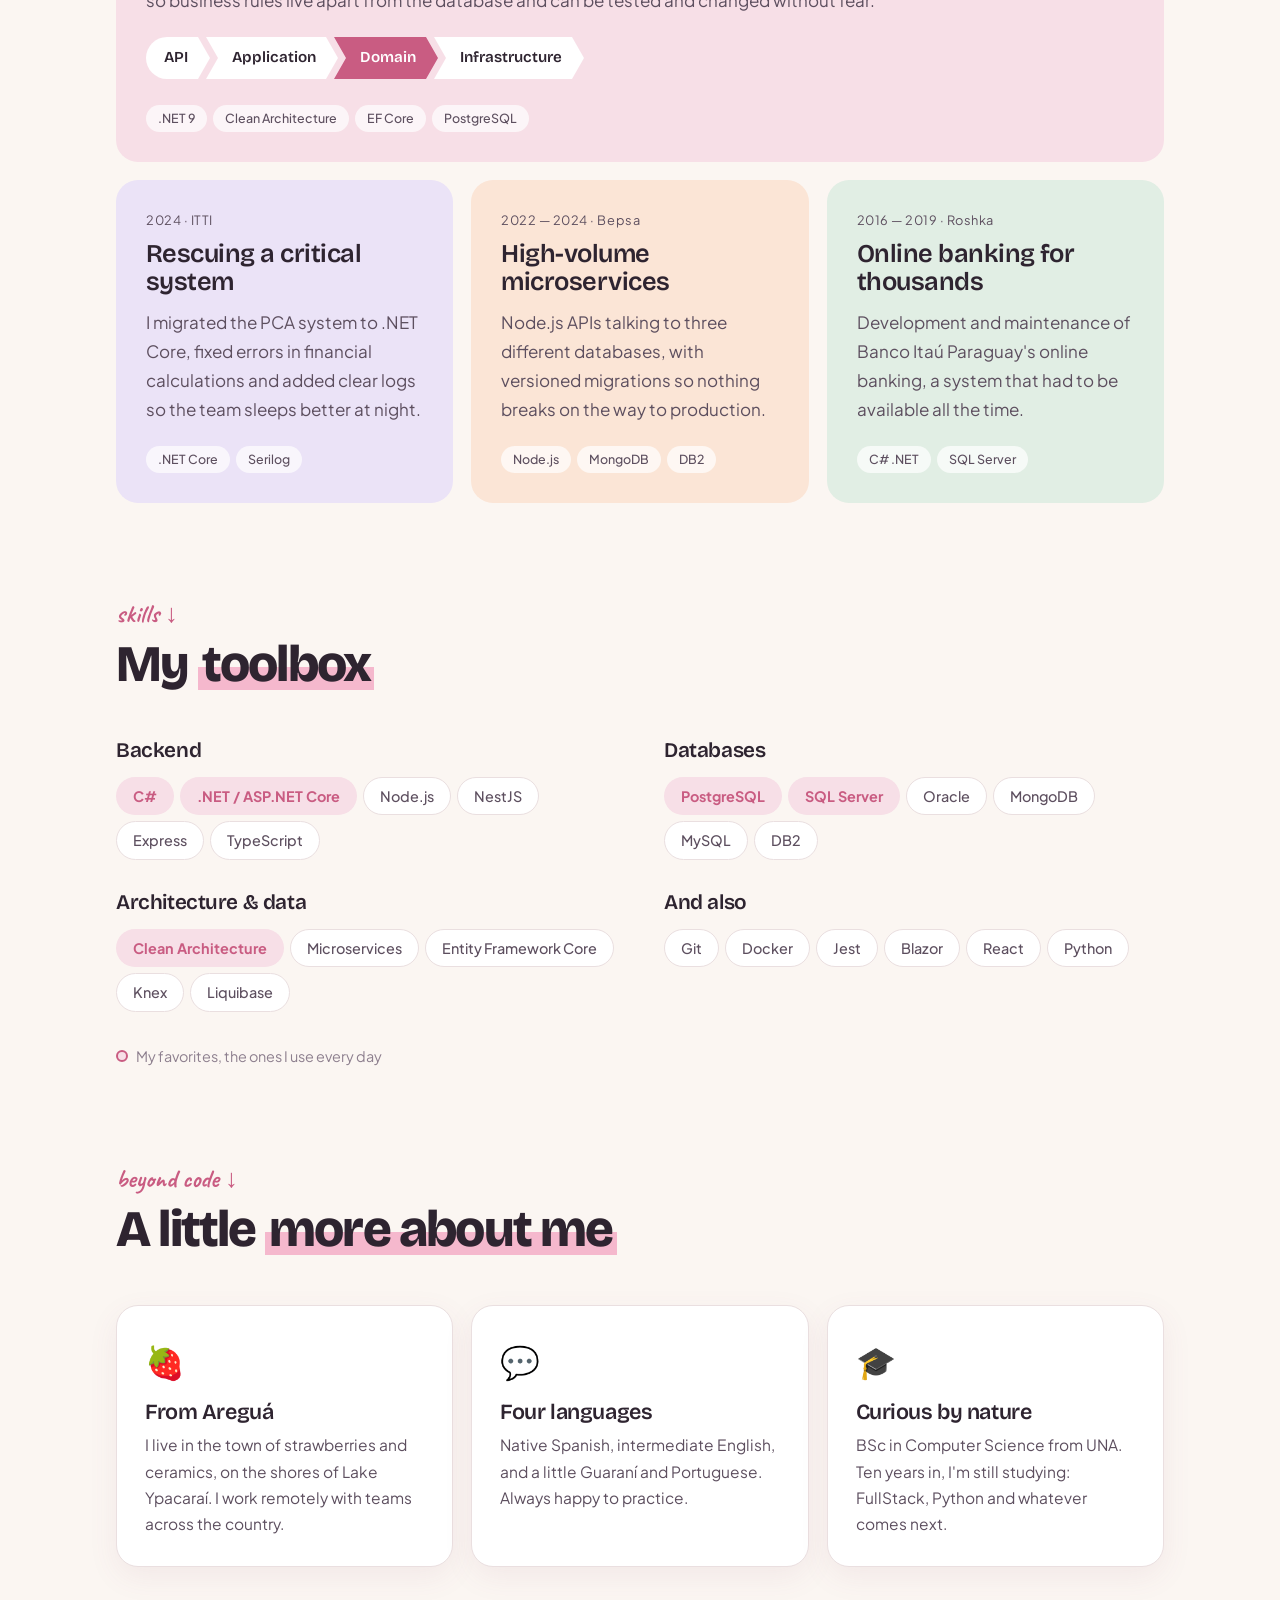
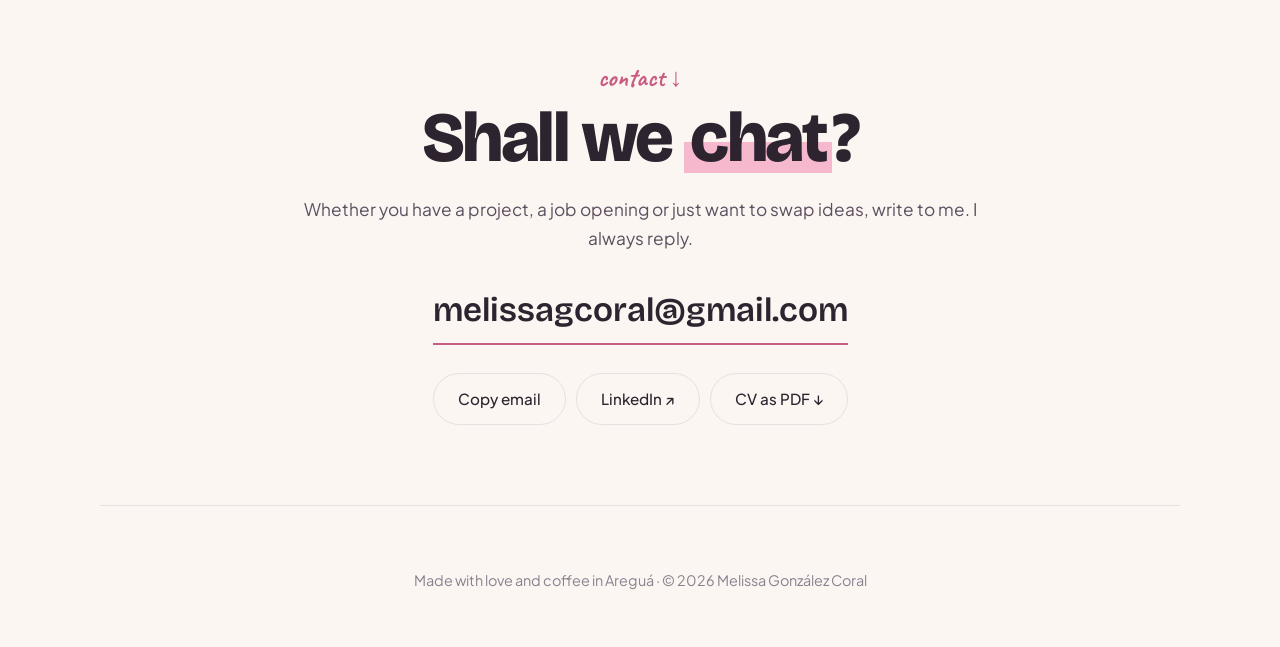
==== commit 20241bb8: "Corrijo Inverfin sin tilde Co-Authored-By: Claude Opus 5.5 <noreply@anthropic.com>" ====
--- a/v2/index.html
+++ b/v2/index.html
@@ -161,7 +161,7 @@
         <li class="job">
           <div class="job__when" data-i18n="j7.when">Oct 2013 — Abr 2016</div>
           <div class="job__body">
-            <h3><span data-i18n="j7.role">Analista / Desarrolladora</span> <span class="job__at">@ Inverfín</span></h3>
+            <h3><span data-i18n="j7.role">Analista / Desarrolladora</span> <span class="job__at">@ Inverfin</span></h3>
             <p data-i18n="j7.p">Donde empezó todo: una aplicación financiera en C# .NET y Oracle.</p>
           </div>
         </li>
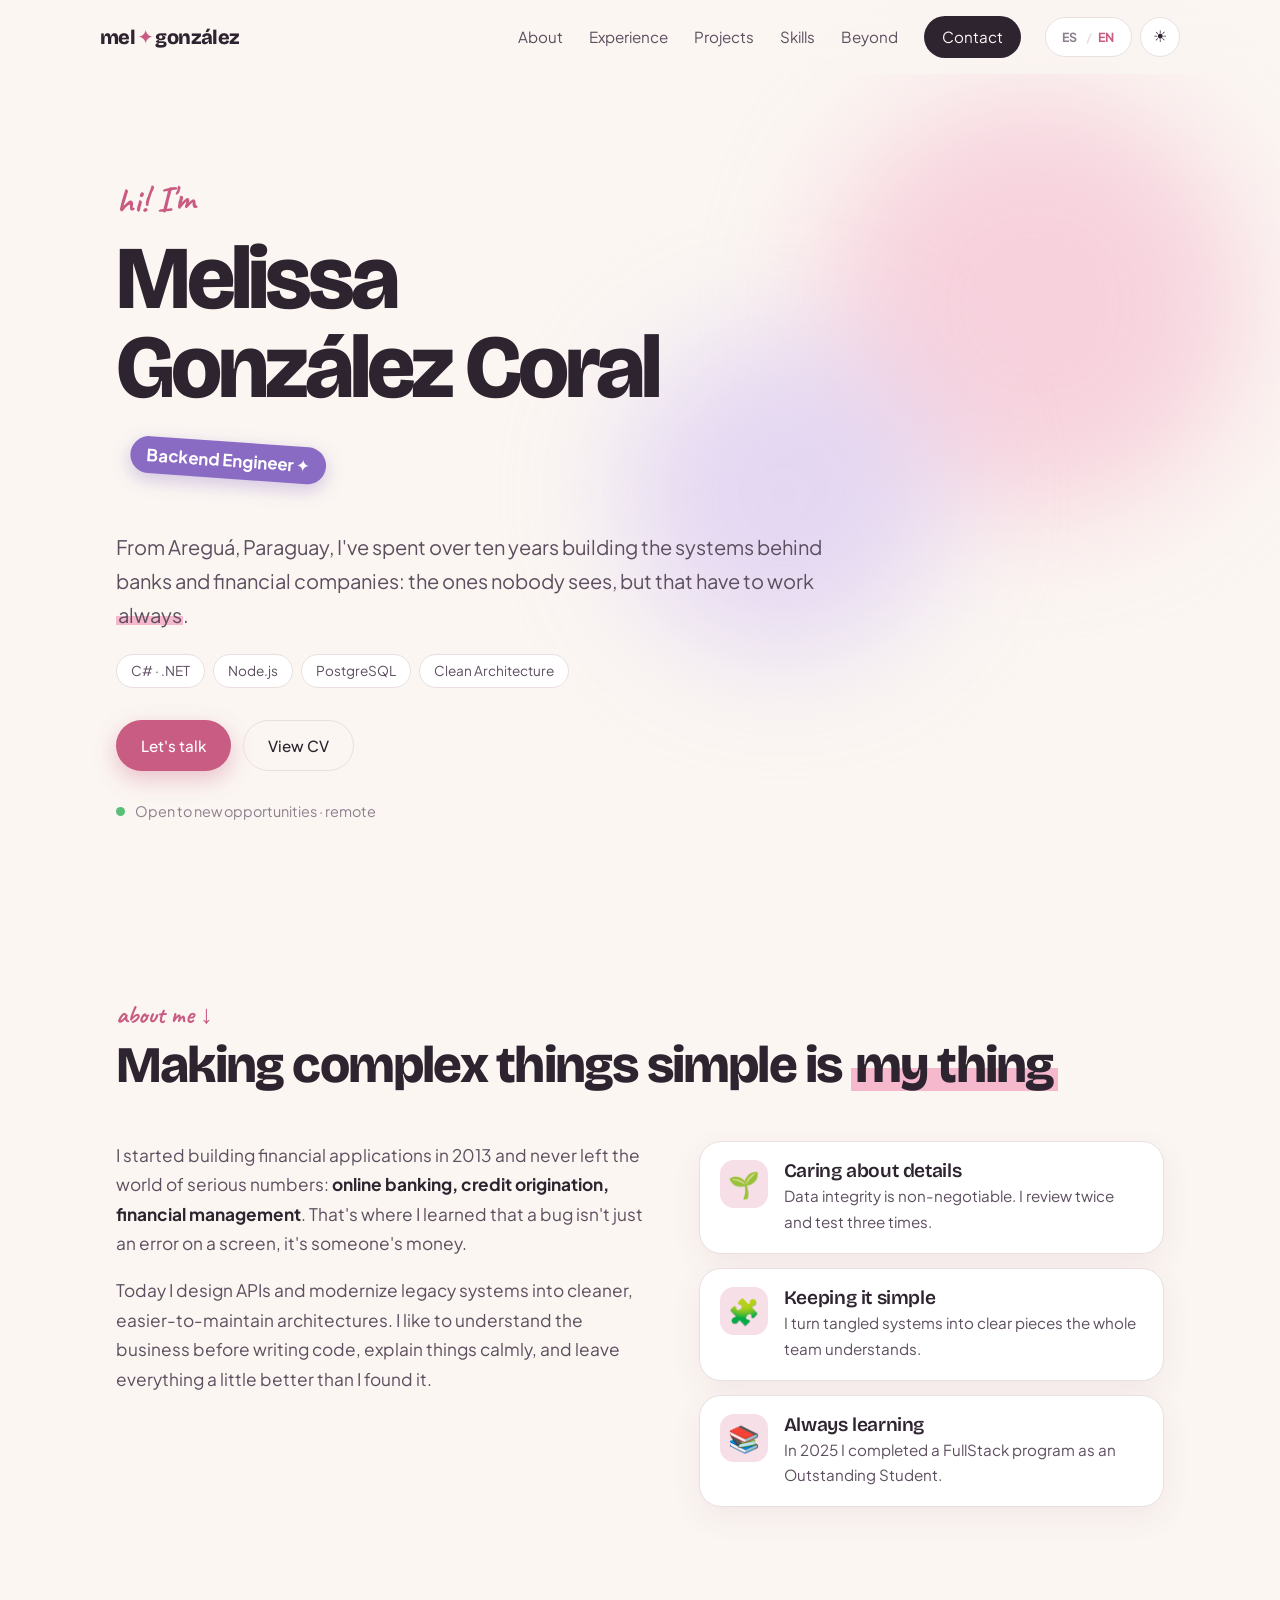
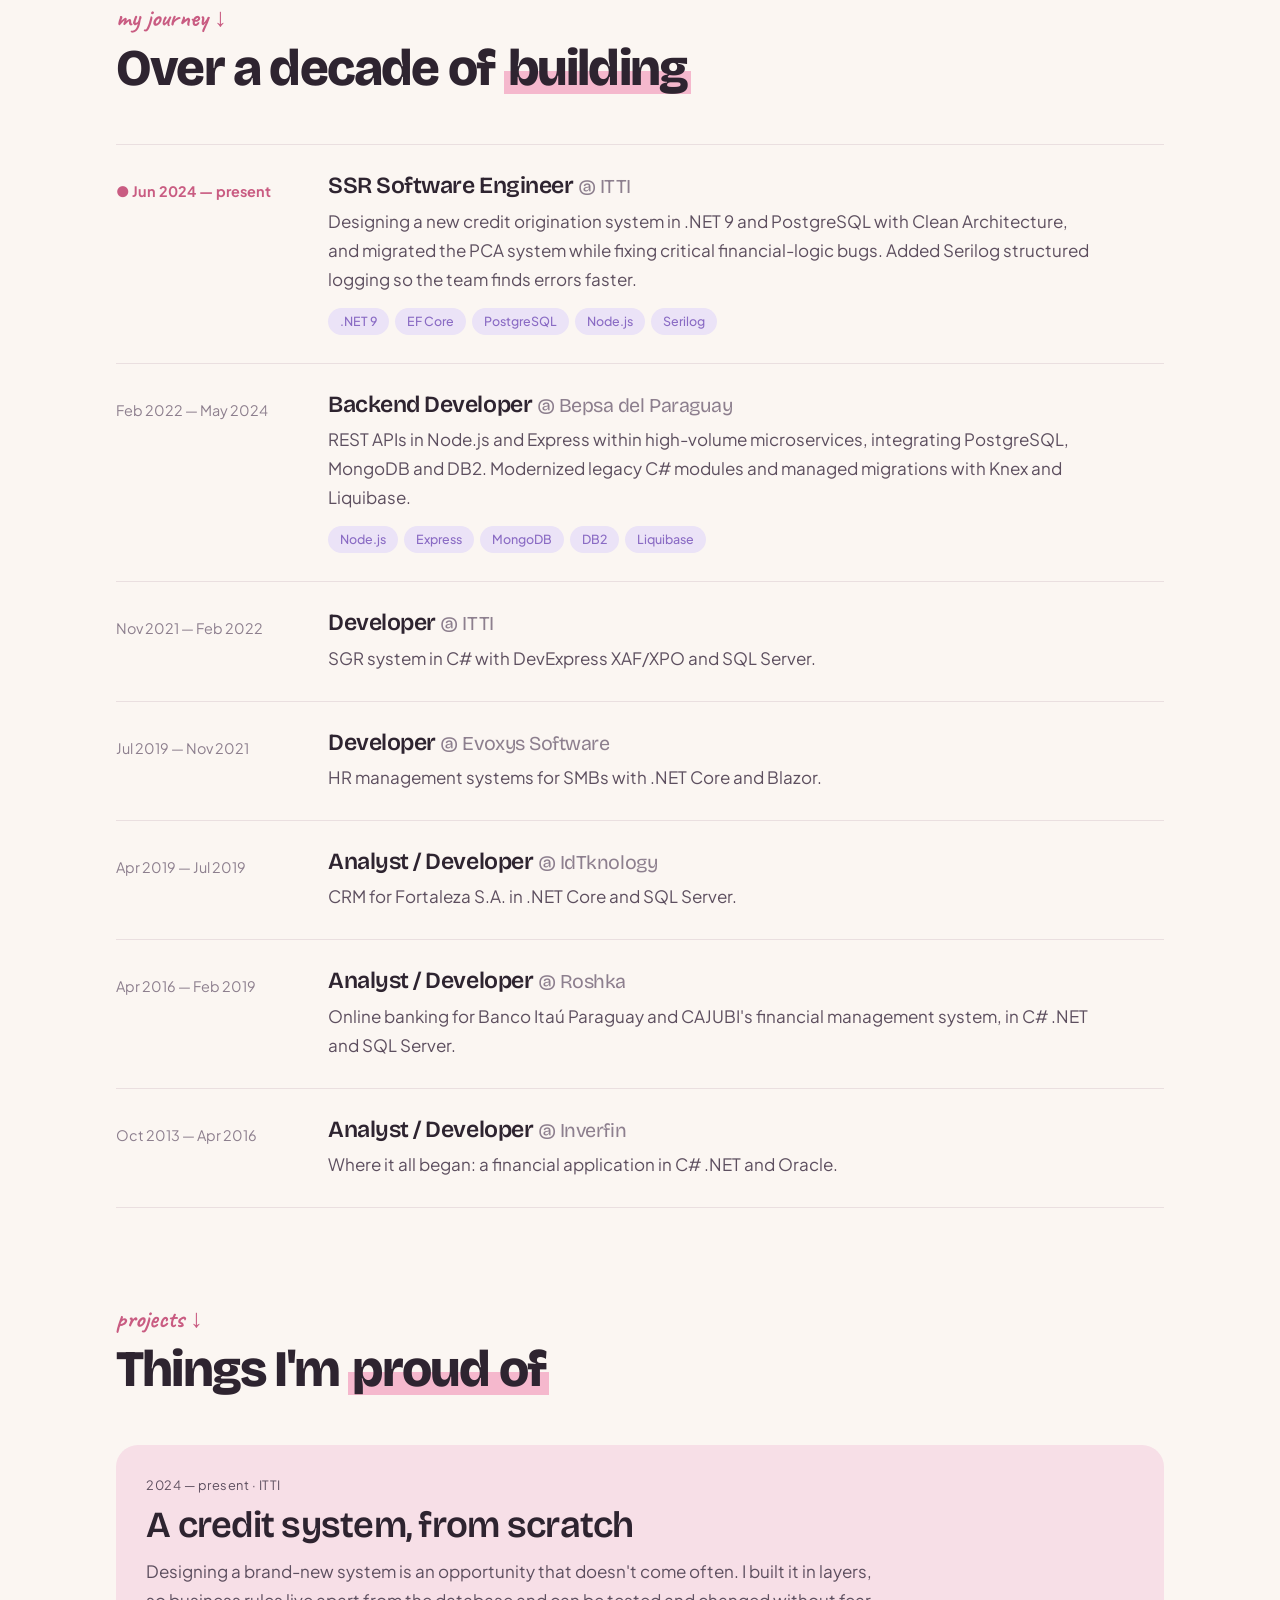
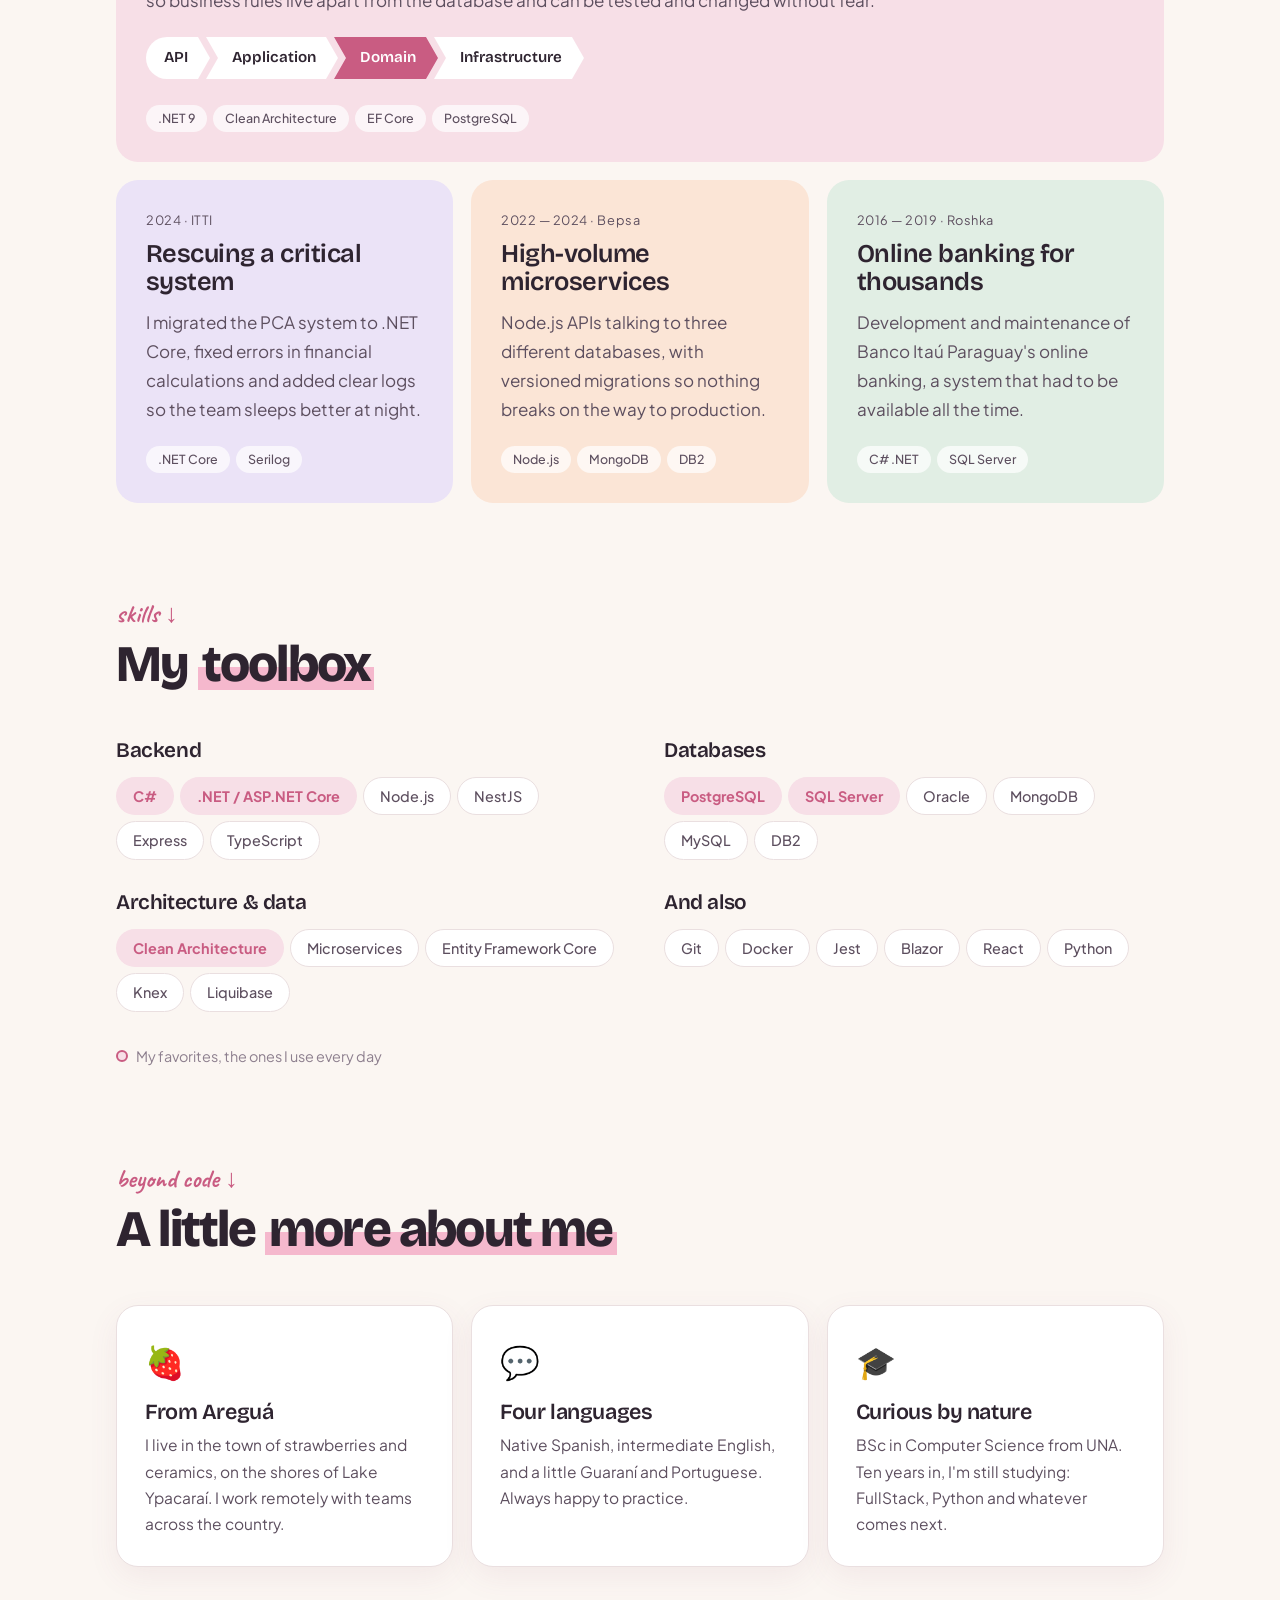
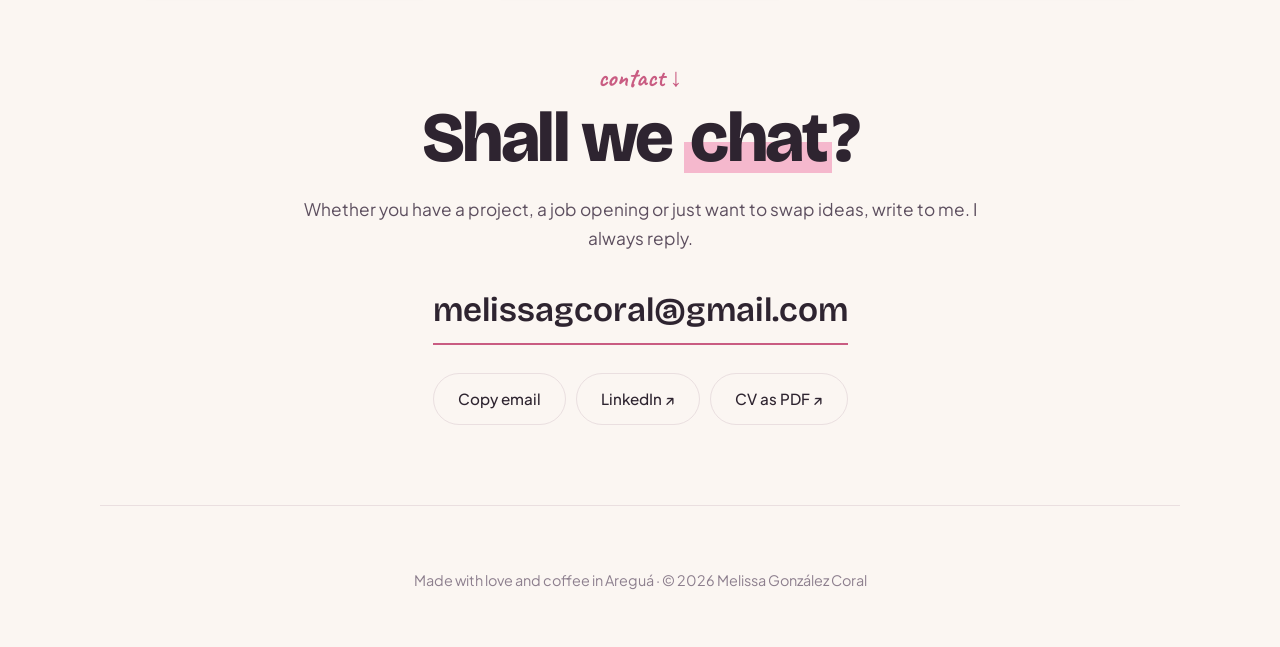
==== commit 211274d5: "Ilustración de Amelia, ITTI S.A.E., CV nuevo que abre en otra pestaña Co-Authored-By: Claude Opus 5." ====
--- a/v2/index.html
+++ b/v2/index.html
@@ -62,7 +62,7 @@
         </p>
         <div class="hero__cta">
           <a class="btn btn--primary" href="#contacto" data-i18n="hero.cta">Hablemos</a>
-          <a class="btn btn--ghost" href="../assets/MelissaGonzalez_CV.pdf" download data-i18n="hero.cv">Descargar CV</a>
+          <a class="btn btn--ghost" href="../assets/MelissaGonzalez_CV.pdf" target="_blank" rel="noopener" data-i18n="hero.cv">Ver CV</a>
         </div>
         <p class="hero__status"><span class="pulse" aria-hidden="true"></span> <span data-i18n="hero.status">Abierta a nuevas oportunidades · remoto</span></p>
       </div>
@@ -271,7 +271,7 @@
       <div class="contact__links">
         <button class="btn btn--ghost copy" data-copy="melissagcoral@gmail.com" data-i18n="c.copy">Copiar email</button>
         <a class="btn btn--ghost" href="https://www.linkedin.com/in/melissagcoral" target="_blank" rel="noopener">LinkedIn ↗</a>
-        <a class="btn btn--ghost" href="../assets/MelissaGonzalez_CV.pdf" download data-i18n="c.cv">CV en PDF ↓</a>
+        <a class="btn btn--ghost" href="../assets/MelissaGonzalez_CV.pdf" target="_blank" rel="noopener" data-i18n="c.cv">CV en PDF ↗</a>
         <!-- <a class="btn btn--ghost" href="https://github.com/TU_USUARIO" target="_blank" rel="noopener">GitHub ↗</a> -->
       </div>
     </section>
